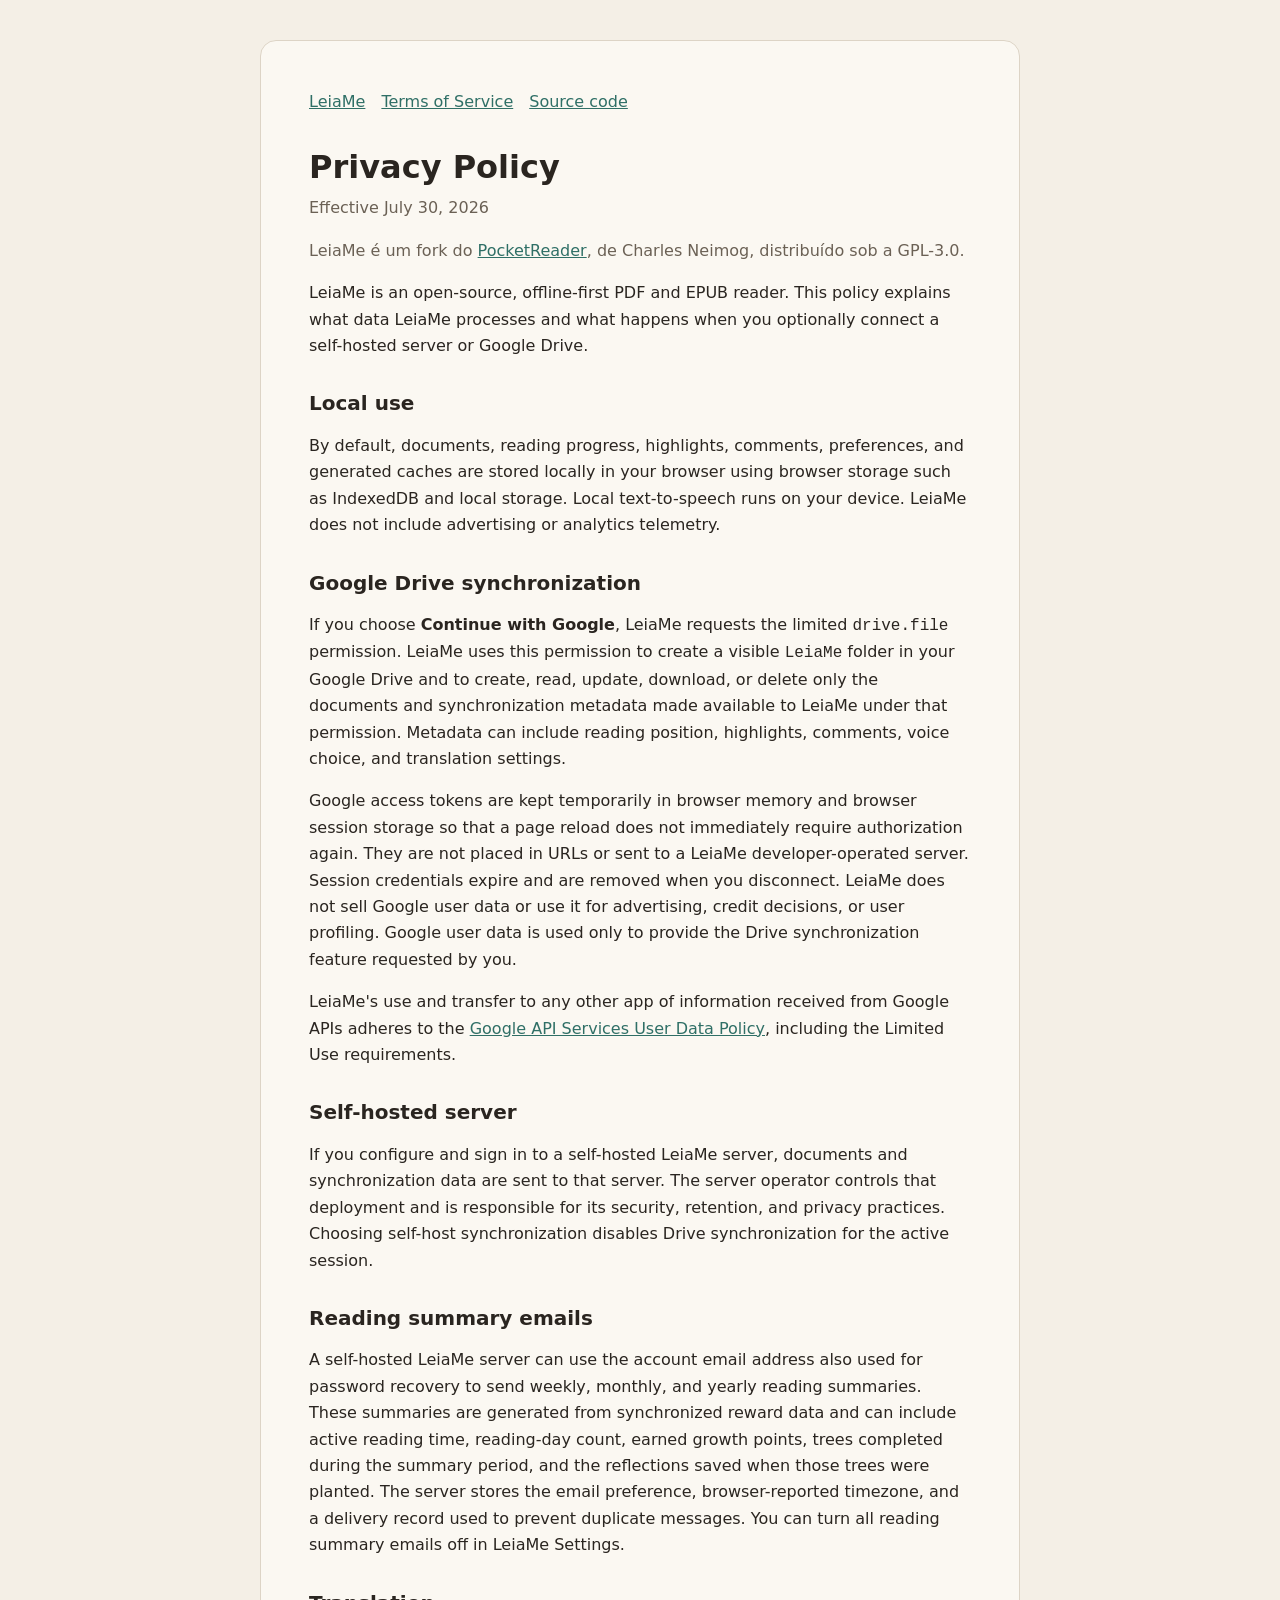
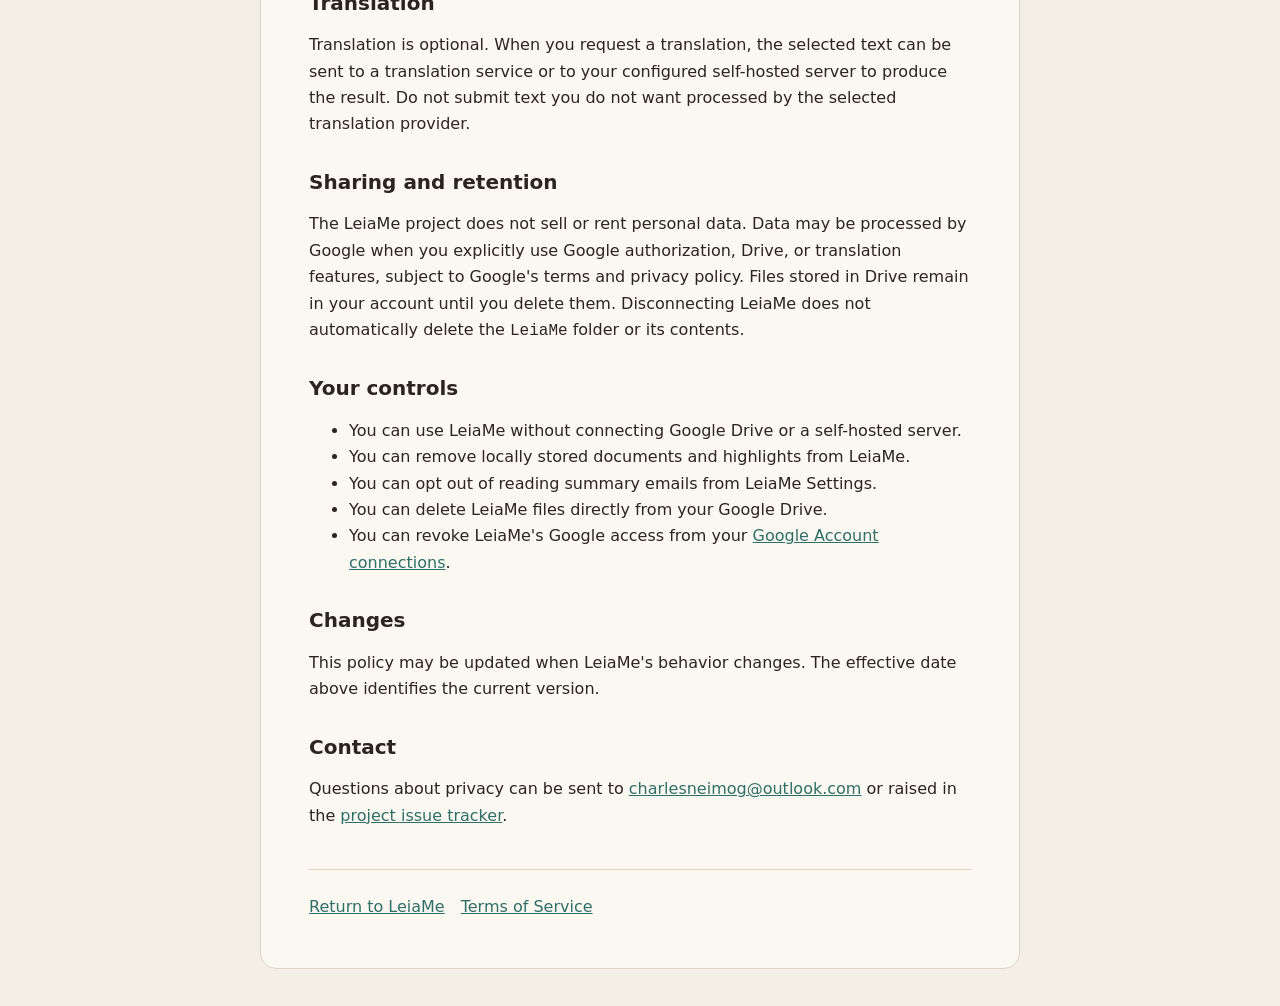
==== privacy.html @ 5399d026 "LeiaMe: novo nome, ícone e paleta papel-e-tinta - Renomeia o app de PocketReader para LeiaMe (UI, ma" ====
<!doctype html>
<html lang="en">
    <head>
        <meta charset="UTF-8" />
        <meta name="viewport" content="width=device-width, initial-scale=1.0" />
        <meta name="color-scheme" content="light dark" />
        <title>Privacy Policy — LeiaMe</title>
        <meta
            name="description"
            content="LeiaMe privacy policy, including local storage and optional Google Drive synchronization."
        />
        <style>
            :root {
                color-scheme: light dark;
                --background: #f4efe6;
                --surface: #fbf8f2;
                --text: #2a2520;
                --muted: #6b6155;
                --border: #ddd4c6;
                --accent: #2f6f66;
            }
            @media (prefers-color-scheme: dark) {
                :root {
                    --background: #1a1816;
                    --surface: #24211d;
                    --text: #ebe4d6;
                    --muted: #a99f90;
                    --border: #3d372f;
                    --accent: #7fb8ad;
                }
            }
            * { box-sizing: border-box; }
            body {
                margin: 0;
                background: var(--background);
                color: var(--text);
                font: 16px/1.65 system-ui, -apple-system, BlinkMacSystemFont, "Segoe UI", sans-serif;
            }
            main {
                width: min(760px, calc(100% - 32px));
                margin: 40px auto;
                padding: clamp(24px, 5vw, 48px);
                background: var(--surface);
                border: 1px solid var(--border);
                border-radius: 16px;
            }
            h1, h2 { line-height: 1.25; }
            h1 { margin: 0 0 8px; }
            h2 { margin-top: 32px; font-size: 1.25rem; }
            p, li { max-width: 70ch; }
            .updated { color: var(--muted); margin-top: 0; }
            a { color: var(--accent); }
            nav, footer { display: flex; flex-wrap: wrap; gap: 16px; }
            nav { margin-bottom: 32px; }
            footer { margin-top: 40px; padding-top: 24px; border-top: 1px solid var(--border); }
        </style>
    </head>
    <body>
        <main>
            <nav aria-label="Policy navigation">
                <a href="./">LeiaMe</a>
                <a href="./terms.html">Terms of Service</a>
                <a href="https://github.com/paescoelho/LeiaMe">Source code</a>
            </nav>

            <h1>Privacy Policy</h1>
            <p class="updated">Effective July 30, 2026</p>
            <p class="updated">LeiaMe é um fork do <a href="https://github.com/charlesneimog/PocketReader">PocketReader</a>, de Charles Neimog, distribuído sob a GPL-3.0.</p>

            <p>
                LeiaMe is an open-source, offline-first PDF and EPUB reader. This policy explains what data
                LeiaMe processes and what happens when you optionally connect a self-hosted server or Google
                Drive.
            </p>

            <h2>Local use</h2>
            <p>
                By default, documents, reading progress, highlights, comments, preferences, and generated caches are
                stored locally in your browser using browser storage such as IndexedDB and local storage. Local
                text-to-speech runs on your device. LeiaMe does not include advertising or analytics telemetry.
            </p>

            <h2>Google Drive synchronization</h2>
            <p>
                If you choose <strong>Continue with Google</strong>, LeiaMe requests the limited
                <code>drive.file</code> permission. LeiaMe uses this permission to create a visible
                <code>LeiaMe</code> folder in your Google Drive and to create, read, update, download, or delete
                only the documents and synchronization metadata made available to LeiaMe under that permission.
                Metadata can include reading position, highlights, comments, voice choice, and translation settings.
            </p>
            <p>
                Google access tokens are kept temporarily in browser memory and browser session storage so that a page
                reload does not immediately require authorization again. They are not placed in URLs or sent to a
                LeiaMe developer-operated server. Session credentials expire and are removed when you disconnect.
                LeiaMe does not sell Google user data or use it for advertising, credit decisions, or user
                profiling. Google user data is used only to provide the Drive synchronization feature requested by you.
            </p>
            <p>
                LeiaMe's use and transfer to any other app of information received from Google APIs adheres to
                the
                <a href="https://developers.google.com/terms/api-services-user-data-policy"
                    >Google API Services User Data Policy</a
                >, including the Limited Use requirements.
            </p>

            <h2>Self-hosted server</h2>
            <p>
                If you configure and sign in to a self-hosted LeiaMe server, documents and synchronization data
                are sent to that server. The server operator controls that deployment and is responsible for its
                security, retention, and privacy practices. Choosing self-host synchronization disables Drive
                synchronization for the active session.
            </p>

            <h2>Reading summary emails</h2>
            <p>
                A self-hosted LeiaMe server can use the account email address also used for password recovery to
                send weekly, monthly, and yearly reading summaries. These summaries are generated from synchronized
                reward data and can include active reading time, reading-day count, earned growth points, trees
                completed during the summary period, and the reflections saved when those trees were planted. The
                server stores the email preference, browser-reported timezone, and a delivery record used to prevent
                duplicate messages. You can turn all reading summary emails off in LeiaMe Settings.
            </p>

            <h2>Translation</h2>
            <p>
                Translation is optional. When you request a translation, the selected text can be sent to a translation
                service or to your configured self-hosted server to produce the result. Do not submit text you do not
                want processed by the selected translation provider.
            </p>

            <h2>Sharing and retention</h2>
            <p>
                The LeiaMe project does not sell or rent personal data. Data may be processed by Google when you
                explicitly use Google authorization, Drive, or translation features, subject to Google's terms and
                privacy policy. Files stored in Drive remain in your account until you delete them. Disconnecting
                LeiaMe does not automatically delete the <code>LeiaMe</code> folder or its contents.
            </p>

            <h2>Your controls</h2>
            <ul>
                <li>You can use LeiaMe without connecting Google Drive or a self-hosted server.</li>
                <li>You can remove locally stored documents and highlights from LeiaMe.</li>
                <li>You can opt out of reading summary emails from LeiaMe Settings.</li>
                <li>You can delete LeiaMe files directly from your Google Drive.</li>
                <li>
                    You can revoke LeiaMe's Google access from your
                    <a href="https://myaccount.google.com/connections">Google Account connections</a>.
                </li>
            </ul>

            <h2>Changes</h2>
            <p>
                This policy may be updated when LeiaMe's behavior changes. The effective date above identifies
                the current version.
            </p>

            <h2>Contact</h2>
            <p>
                Questions about privacy can be sent to
                <a href="mailto:charlesneimog@outlook.com">charlesneimog@outlook.com</a> or raised in the
                <a href="https://github.com/paescoelho/LeiaMe/issues">project issue tracker</a>.
            </p>

            <footer>
                <a href="./">Return to LeiaMe</a>
                <a href="./terms.html">Terms of Service</a>
            </footer>
        </main>
    </body>
</html>
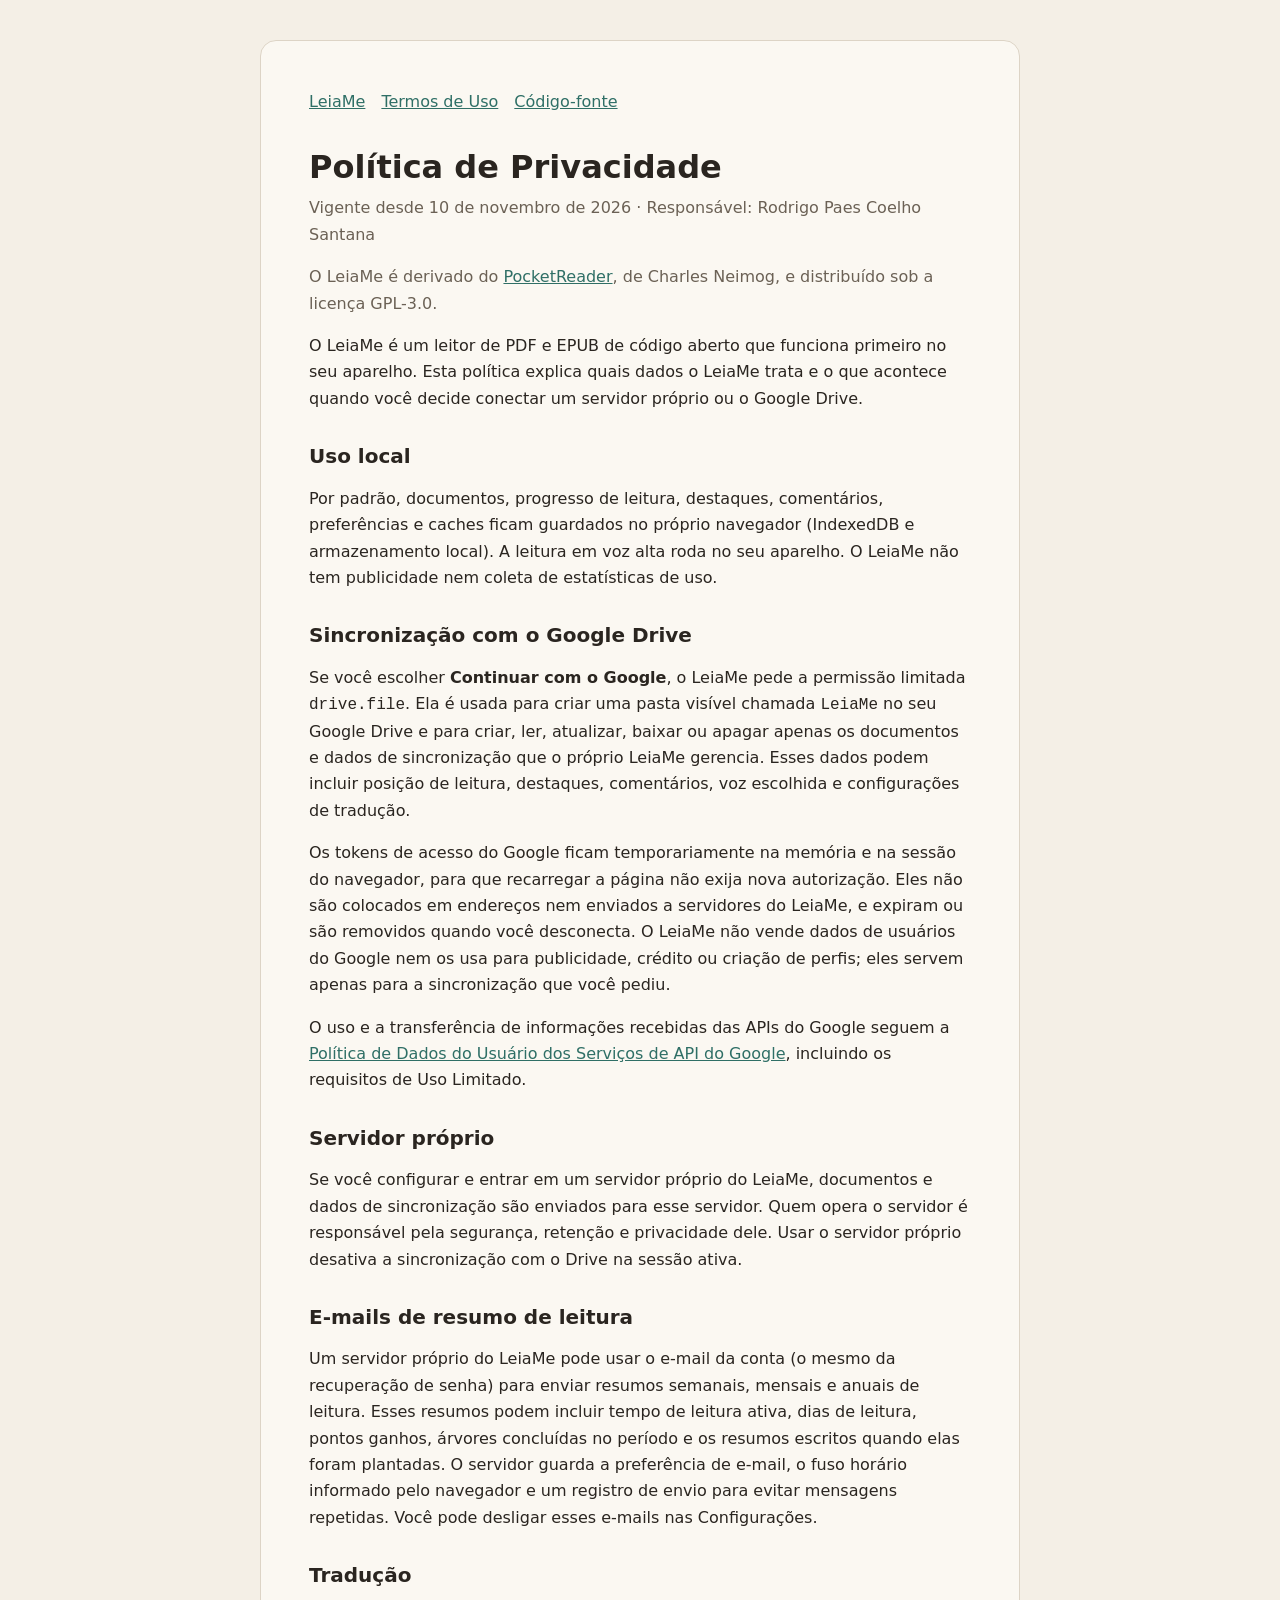
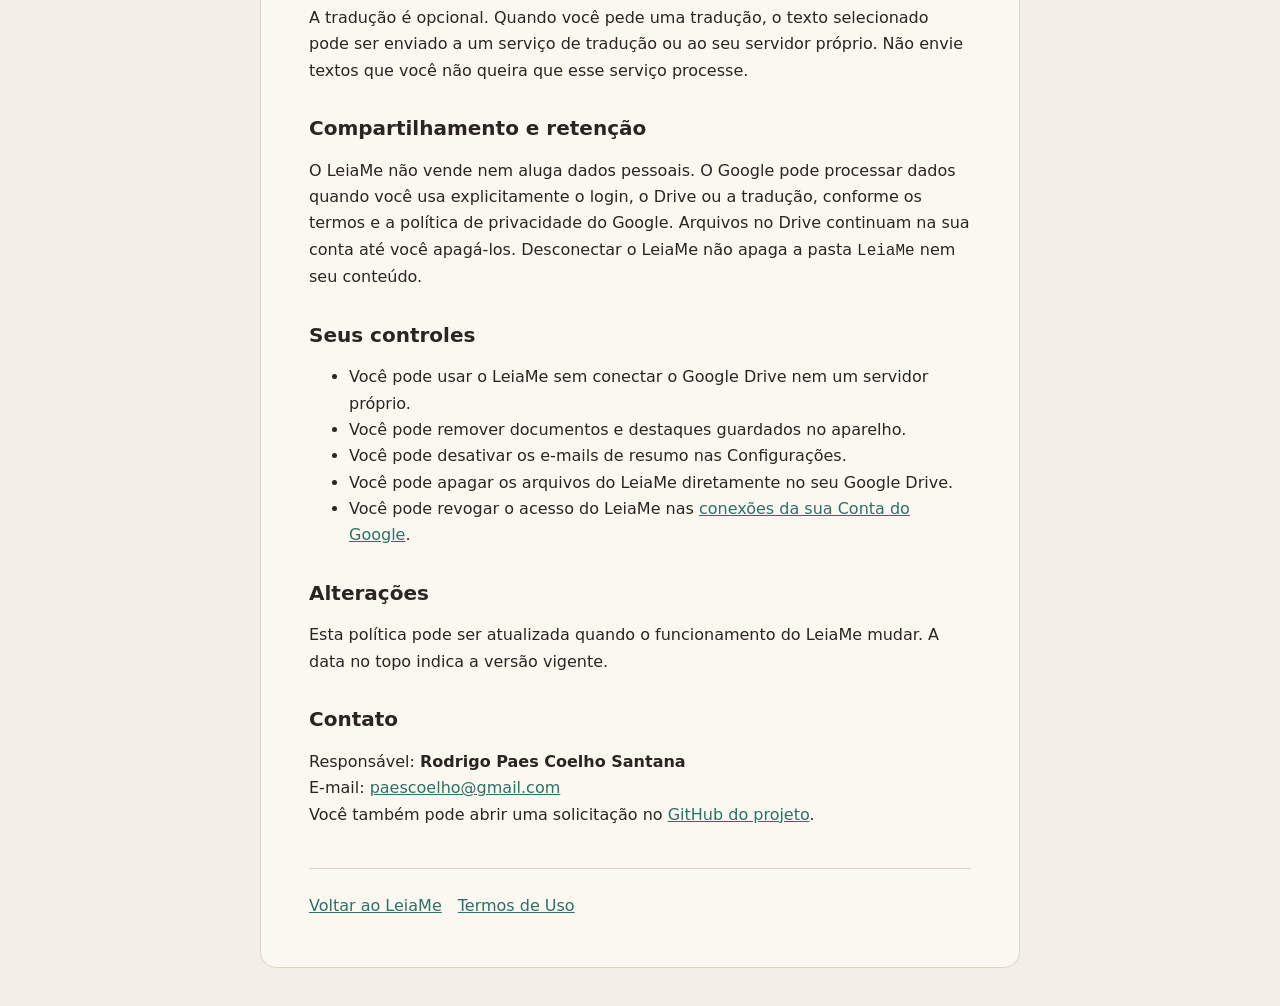
==== commit b0de1fe1: "LeiaMe V1.2: logo Equalizador, interface em português e ícone Floresta - Logo principal animado (Equ" ====
--- a/privacy.html
+++ b/privacy.html
@@ -1,13 +1,13 @@
 <!doctype html>
-<html lang="en">
+<html lang="pt-BR">
     <head>
         <meta charset="UTF-8" />
         <meta name="viewport" content="width=device-width, initial-scale=1.0" />
         <meta name="color-scheme" content="light dark" />
-        <title>Privacy Policy — LeiaMe</title>
+        <title>Política de Privacidade — LeiaMe</title>
         <meta
             name="description"
-            content="LeiaMe privacy policy, including local storage and optional Google Drive synchronization."
+            content="Política de privacidade do LeiaMe: armazenamento local e sincronização opcional com o Google Drive."
         />
         <style>
             :root {
@@ -57,113 +57,109 @@
     </head>
     <body>
         <main>
-            <nav aria-label="Policy navigation">
+            <nav aria-label="Navegação">
                 <a href="./">LeiaMe</a>
-                <a href="./terms.html">Terms of Service</a>
-                <a href="https://github.com/paescoelho/LeiaMe">Source code</a>
+                <a href="./terms.html">Termos de Uso</a>
+                <a href="https://github.com/paescoelho/LeiaMe">Código-fonte</a>
             </nav>
 
-            <h1>Privacy Policy</h1>
-            <p class="updated">Effective July 30, 2026</p>
-            <p class="updated">LeiaMe é um fork do <a href="https://github.com/charlesneimog/PocketReader">PocketReader</a>, de Charles Neimog, distribuído sob a GPL-3.0.</p>
+            <h1>Política de Privacidade</h1>
+            <p class="updated">Vigente desde 10 de novembro de 2026 · Responsável: Rodrigo Paes Coelho Santana</p>
+            <p class="updated">O LeiaMe é derivado do <a href="https://github.com/charlesneimog/PocketReader">PocketReader</a>, de Charles Neimog, e distribuído sob a licença GPL-3.0.</p>
 
             <p>
-                LeiaMe is an open-source, offline-first PDF and EPUB reader. This policy explains what data
-                LeiaMe processes and what happens when you optionally connect a self-hosted server or Google
-                Drive.
+                O LeiaMe é um leitor de PDF e EPUB de código aberto que funciona primeiro no seu aparelho. Esta política
+                explica quais dados o LeiaMe trata e o que acontece quando você decide conectar um servidor próprio ou o
+                Google Drive.
             </p>
 
-            <h2>Local use</h2>
+            <h2>Uso local</h2>
             <p>
-                By default, documents, reading progress, highlights, comments, preferences, and generated caches are
-                stored locally in your browser using browser storage such as IndexedDB and local storage. Local
-                text-to-speech runs on your device. LeiaMe does not include advertising or analytics telemetry.
+                Por padrão, documentos, progresso de leitura, destaques, comentários, preferências e caches ficam
+                guardados no próprio navegador (IndexedDB e armazenamento local). A leitura em voz alta roda no seu
+                aparelho. O LeiaMe não tem publicidade nem coleta de estatísticas de uso.
             </p>
 
-            <h2>Google Drive synchronization</h2>
+            <h2>Sincronização com o Google Drive</h2>
             <p>
-                If you choose <strong>Continue with Google</strong>, LeiaMe requests the limited
-                <code>drive.file</code> permission. LeiaMe uses this permission to create a visible
-                <code>LeiaMe</code> folder in your Google Drive and to create, read, update, download, or delete
-                only the documents and synchronization metadata made available to LeiaMe under that permission.
-                Metadata can include reading position, highlights, comments, voice choice, and translation settings.
+                Se você escolher <strong>Continuar com o Google</strong>, o LeiaMe pede a permissão limitada
+                <code>drive.file</code>. Ela é usada para criar uma pasta visível chamada <code>LeiaMe</code> no seu
+                Google Drive e para criar, ler, atualizar, baixar ou apagar apenas os documentos e dados de
+                sincronização que o próprio LeiaMe gerencia. Esses dados podem incluir posição de leitura, destaques,
+                comentários, voz escolhida e configurações de tradução.
             </p>
             <p>
-                Google access tokens are kept temporarily in browser memory and browser session storage so that a page
-                reload does not immediately require authorization again. They are not placed in URLs or sent to a
-                LeiaMe developer-operated server. Session credentials expire and are removed when you disconnect.
-                LeiaMe does not sell Google user data or use it for advertising, credit decisions, or user
-                profiling. Google user data is used only to provide the Drive synchronization feature requested by you.
+                Os tokens de acesso do Google ficam temporariamente na memória e na sessão do navegador, para que
+                recarregar a página não exija nova autorização. Eles não são colocados em endereços nem enviados a
+                servidores do LeiaMe, e expiram ou são removidos quando você desconecta. O LeiaMe não vende dados de
+                usuários do Google nem os usa para publicidade, crédito ou criação de perfis; eles servem apenas para a
+                sincronização que você pediu.
             </p>
             <p>
-                LeiaMe's use and transfer to any other app of information received from Google APIs adheres to
-                the
-                <a href="https://developers.google.com/terms/api-services-user-data-policy"
-                    >Google API Services User Data Policy</a
-                >, including the Limited Use requirements.
+                O uso e a transferência de informações recebidas das APIs do Google seguem a
+                <a href="https://developers.google.com/terms/api-services-user-data-policy">Política de Dados do Usuário dos Serviços de API do Google</a>,
+                incluindo os requisitos de Uso Limitado.
             </p>
 
-            <h2>Self-hosted server</h2>
+            <h2>Servidor próprio</h2>
             <p>
-                If you configure and sign in to a self-hosted LeiaMe server, documents and synchronization data
-                are sent to that server. The server operator controls that deployment and is responsible for its
-                security, retention, and privacy practices. Choosing self-host synchronization disables Drive
-                synchronization for the active session.
+                Se você configurar e entrar em um servidor próprio do LeiaMe, documentos e dados de sincronização são
+                enviados para esse servidor. Quem opera o servidor é responsável pela segurança, retenção e privacidade
+                dele. Usar o servidor próprio desativa a sincronização com o Drive na sessão ativa.
             </p>
 
-            <h2>Reading summary emails</h2>
+            <h2>E-mails de resumo de leitura</h2>
             <p>
-                A self-hosted LeiaMe server can use the account email address also used for password recovery to
-                send weekly, monthly, and yearly reading summaries. These summaries are generated from synchronized
-                reward data and can include active reading time, reading-day count, earned growth points, trees
-                completed during the summary period, and the reflections saved when those trees were planted. The
-                server stores the email preference, browser-reported timezone, and a delivery record used to prevent
-                duplicate messages. You can turn all reading summary emails off in LeiaMe Settings.
+                Um servidor próprio do LeiaMe pode usar o e-mail da conta (o mesmo da recuperação de senha) para enviar
+                resumos semanais, mensais e anuais de leitura. Esses resumos podem incluir tempo de leitura ativa, dias
+                de leitura, pontos ganhos, árvores concluídas no período e os resumos escritos quando elas foram
+                plantadas. O servidor guarda a preferência de e-mail, o fuso horário informado pelo navegador e um
+                registro de envio para evitar mensagens repetidas. Você pode desligar esses e-mails nas Configurações.
             </p>
 
-            <h2>Translation</h2>
+            <h2>Tradução</h2>
             <p>
-                Translation is optional. When you request a translation, the selected text can be sent to a translation
-                service or to your configured self-hosted server to produce the result. Do not submit text you do not
-                want processed by the selected translation provider.
+                A tradução é opcional. Quando você pede uma tradução, o texto selecionado pode ser enviado a um serviço
+                de tradução ou ao seu servidor próprio. Não envie textos que você não queira que esse serviço processe.
             </p>
 
-            <h2>Sharing and retention</h2>
+            <h2>Compartilhamento e retenção</h2>
             <p>
-                The LeiaMe project does not sell or rent personal data. Data may be processed by Google when you
-                explicitly use Google authorization, Drive, or translation features, subject to Google's terms and
-                privacy policy. Files stored in Drive remain in your account until you delete them. Disconnecting
-                LeiaMe does not automatically delete the <code>LeiaMe</code> folder or its contents.
+                O LeiaMe não vende nem aluga dados pessoais. O Google pode processar dados quando você usa
+                explicitamente o login, o Drive ou a tradução, conforme os termos e a política de privacidade do Google.
+                Arquivos no Drive continuam na sua conta até você apagá-los. Desconectar o LeiaMe não apaga a pasta
+                <code>LeiaMe</code> nem seu conteúdo.
             </p>
 
-            <h2>Your controls</h2>
+            <h2>Seus controles</h2>
             <ul>
-                <li>You can use LeiaMe without connecting Google Drive or a self-hosted server.</li>
-                <li>You can remove locally stored documents and highlights from LeiaMe.</li>
-                <li>You can opt out of reading summary emails from LeiaMe Settings.</li>
-                <li>You can delete LeiaMe files directly from your Google Drive.</li>
+                <li>Você pode usar o LeiaMe sem conectar o Google Drive nem um servidor próprio.</li>
+                <li>Você pode remover documentos e destaques guardados no aparelho.</li>
+                <li>Você pode desativar os e-mails de resumo nas Configurações.</li>
+                <li>Você pode apagar os arquivos do LeiaMe diretamente no seu Google Drive.</li>
                 <li>
-                    You can revoke LeiaMe's Google access from your
-                    <a href="https://myaccount.google.com/connections">Google Account connections</a>.
+                    Você pode revogar o acesso do LeiaMe nas
+                    <a href="https://myaccount.google.com/connections">conexões da sua Conta do Google</a>.
                 </li>
             </ul>
 
-            <h2>Changes</h2>
+            <h2>Alterações</h2>
             <p>
-                This policy may be updated when LeiaMe's behavior changes. The effective date above identifies
-                the current version.
+                Esta política pode ser atualizada quando o funcionamento do LeiaMe mudar. A data no topo indica a versão
+                vigente.
             </p>
 
-            <h2>Contact</h2>
+            <h2>Contato</h2>
             <p>
-                Questions about privacy can be sent to
-                <a href="mailto:charlesneimog@outlook.com">charlesneimog@outlook.com</a> or raised in the
-                <a href="https://github.com/paescoelho/LeiaMe/issues">project issue tracker</a>.
+                Responsável: <strong>Rodrigo Paes Coelho Santana</strong><br />
+                E-mail: <a href="mailto:paescoelho@gmail.com">paescoelho@gmail.com</a><br />
+                Você também pode abrir uma solicitação no
+                <a href="https://github.com/paescoelho/LeiaMe/issues">GitHub do projeto</a>.
             </p>
 
             <footer>
-                <a href="./">Return to LeiaMe</a>
-                <a href="./terms.html">Terms of Service</a>
+                <a href="./">Voltar ao LeiaMe</a>
+                <a href="./terms.html">Termos de Uso</a>
             </footer>
         </main>
     </body>
